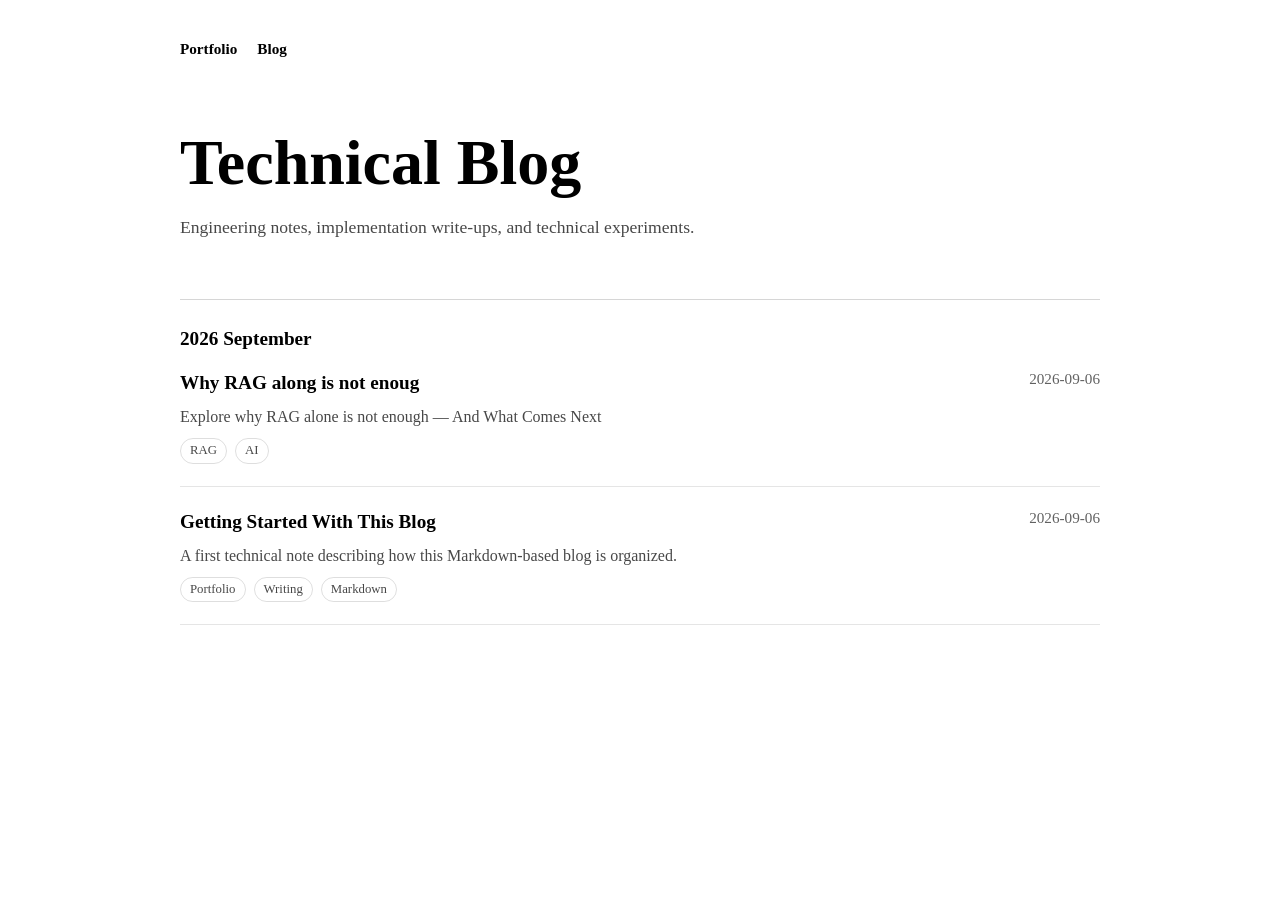
==== blog/index.html @ 6bbdc7c3 "update page" ====
<!DOCTYPE html>
<html lang="en">
<head>
  <meta charset="UTF-8">
  <meta name="viewport" content="width=device-width, initial-scale=1.0">
  <title>Blog | Technical Blog</title>
  <meta name="description" content="Technical writing, notes, and engineering articles by Anas.">
  <link rel="stylesheet" href="../styles.css">
  <link rel="stylesheet" href="../blog/blog.css">
</head>
<body>
  <main class="blog-shell">
    <header class="blog-header">
      <a class="blog-home-link" href="../index.html">Portfolio</a>
      <a class="blog-home-link" href="../blog/">Blog</a>
    </header>
    <section class="blog-intro">
<h1>Technical Blog</h1>
<p>Engineering notes, implementation write-ups, and technical experiments.</p>
</section>
<section class="blog-month"><h2>2026 September</h2><div class="blog-post-list">
<article class="blog-list-item">
  <a href="Why RAG along is not enough/">Why RAG along is not enoug</a>
  <time datetime="2026-09-06">2026-09-06</time>
  <p>Explore why RAG alone is not enough — And What Comes Next</p>
  <div class="blog-tags"><span>RAG</span> <span>AI</span></div>
</article>
<article class="blog-list-item">
  <a href="getting-started-with-this-blog/">Getting Started With This Blog</a>
  <time datetime="2026-09-06">2026-09-06</time>
  <p>A first technical note describing how this Markdown-based blog is organized.</p>
  <div class="blog-tags"><span>Portfolio</span> <span>Writing</span> <span>Markdown</span></div>
</article>
</div></section>
  </main>
</body>
</html>
---- blog/blog.css ----
.blog-shell {
  width: min(920px, calc(100% - 32px));
  margin: 0 auto;
  padding: 32px 0 72px;
}

.blog-header {
  display: flex;
  align-items: center;
  gap: 20px;
  margin-bottom: 72px;
  font-size: 0.95rem;
}

.blog-home-link {
  color: inherit;
  text-decoration: none;
  font-weight: 650;
}

.blog-home-link:hover,
.blog-list-item a:hover,
.blog-content a:hover {
  text-decoration: underline;
}

.blog-intro {
  margin-bottom: 56px;
}

.blog-intro h1,
.blog-article h1 {
  max-width: 760px;
  margin: 0;
  font-size: clamp(2.4rem, 5vw, 4.5rem);
  line-height: 1.02;
  letter-spacing: 0;
}

.blog-intro p {
  max-width: 640px;
  margin: 18px 0 0;
  font-size: 1.1rem;
  line-height: 1.7;
  color: color-mix(in srgb, currentColor 72%, transparent);
}

.blog-month {
  border-top: 1px solid color-mix(in srgb, currentColor 16%, transparent);
  padding-top: 28px;
  margin-top: 32px;
}

.blog-month h2 {
  margin: 0 0 20px;
  font-size: 1.2rem;
}

.blog-post-list {
  display: grid;
  gap: 22px;
}

.blog-list-item {
  display: grid;
  grid-template-columns: minmax(0, 1fr) auto;
  gap: 8px 20px;
  padding-bottom: 22px;
  border-bottom: 1px solid color-mix(in srgb, currentColor 10%, transparent);
}

.blog-list-item a {
  color: inherit;
  text-decoration: none;
  font-size: 1.2rem;
  font-weight: 700;
  line-height: 1.35;
}

.blog-list-item time,
.blog-meta time {
  color: color-mix(in srgb, currentColor 62%, transparent);
  font-size: 0.95rem;
  white-space: nowrap;
}

.blog-list-item p {
  grid-column: 1 / -1;
  margin: 0;
  line-height: 1.65;
  color: color-mix(in srgb, currentColor 72%, transparent);
}

.blog-tags {
  display: flex;
  flex-wrap: wrap;
  gap: 8px;
}

.blog-tags span {
  border: 1px solid color-mix(in srgb, currentColor 18%, transparent);
  border-radius: 999px;
  padding: 4px 9px;
  font-size: 0.8rem;
  line-height: 1.2;
  color: color-mix(in srgb, currentColor 72%, transparent);
}

.blog-article header {
  margin-bottom: 44px;
}

.blog-kicker {
  margin: 0 0 14px;
  color: color-mix(in srgb, currentColor 62%, transparent);
  font-weight: 700;
  text-transform: uppercase;
  letter-spacing: 0;
  font-size: 0.8rem;
}

.blog-meta {
  display: flex;
  align-items: center;
  gap: 16px;
  flex-wrap: wrap;
  margin-top: 18px;
}

.blog-content {
  max-width: 760px;
  font-size: 1.06rem;
  line-height: 1.78;
}

.blog-content h2,
.blog-content h3 {
  margin: 2.1em 0 0.6em;
  line-height: 1.2;
}

.blog-content p,
.blog-content ul,
.blog-content pre {
  margin: 0 0 1.25em;
}

.blog-content a {
  color: inherit;
  font-weight: 650;
}

.blog-content code {
  font-size: 0.92em;
}

.blog-content :not(pre) > code {
  border: 1px solid color-mix(in srgb, currentColor 15%, transparent);
  border-radius: 5px;
  padding: 0.08em 0.35em;
}

.blog-content pre {
  overflow-x: auto;
  border: 1px solid color-mix(in srgb, currentColor 14%, transparent);
  border-radius: 8px;
  padding: 18px;
  line-height: 1.55;
}

@media (max-width: 640px) {
  .blog-shell {
    width: min(100% - 24px, 920px);
    padding-top: 24px;
  }

  .blog-header {
    margin-bottom: 48px;
  }

  .blog-list-item {
    grid-template-columns: 1fr;
  }

  .blog-list-item time {
    white-space: normal;
  }
}
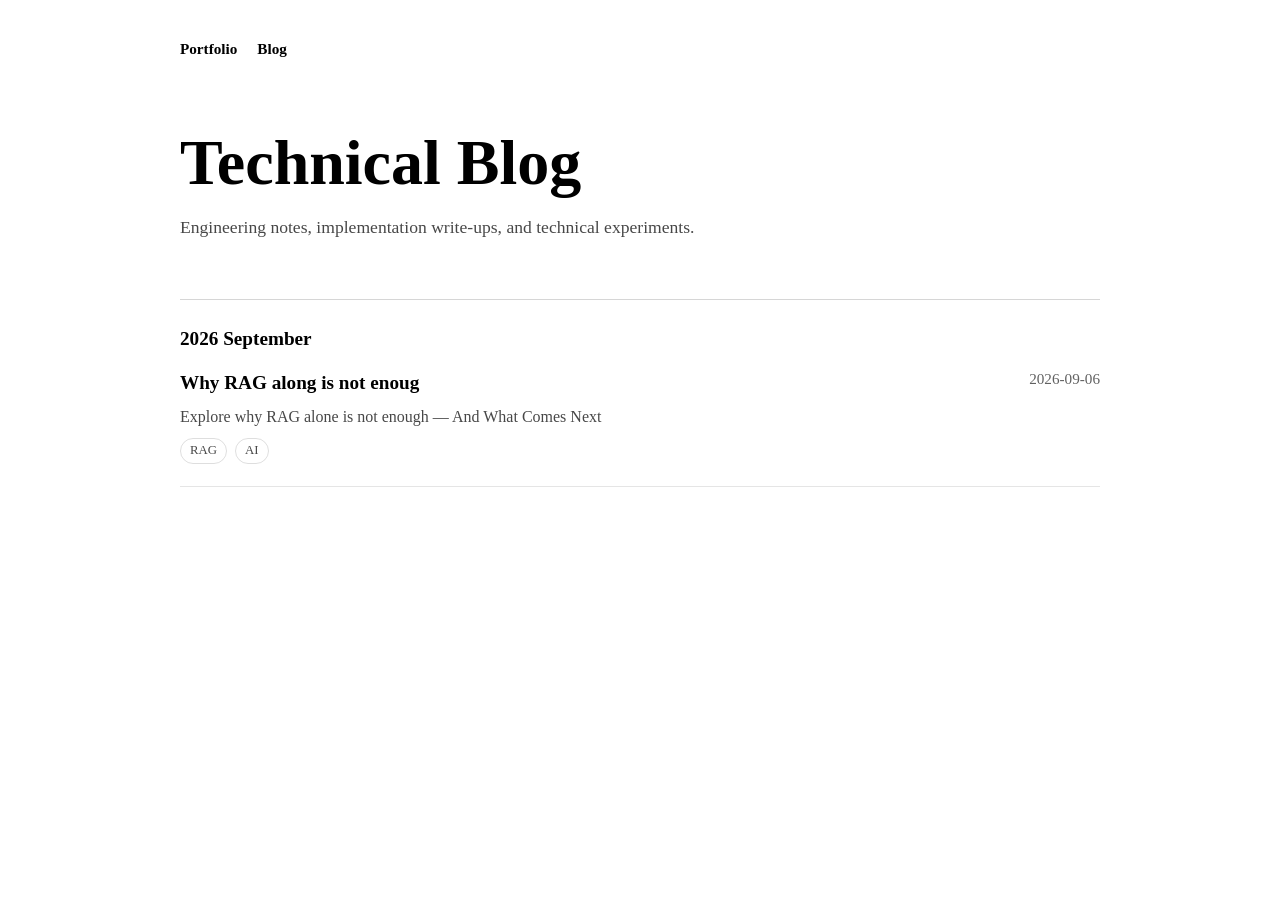
==== commit 8793fecf: "remove sample" ====
--- a/blog/index.html
+++ b/blog/index.html
@@ -25,12 +25,6 @@
   <p>Explore why RAG alone is not enough — And What Comes Next</p>
   <div class="blog-tags"><span>RAG</span> <span>AI</span></div>
 </article>
-<article class="blog-list-item">
-  <a href="getting-started-with-this-blog/">Getting Started With This Blog</a>
-  <time datetime="2026-09-06">2026-09-06</time>
-  <p>A first technical note describing how this Markdown-based blog is organized.</p>
-  <div class="blog-tags"><span>Portfolio</span> <span>Writing</span> <span>Markdown</span></div>
-</article>
 </div></section>
   </main>
 </body>
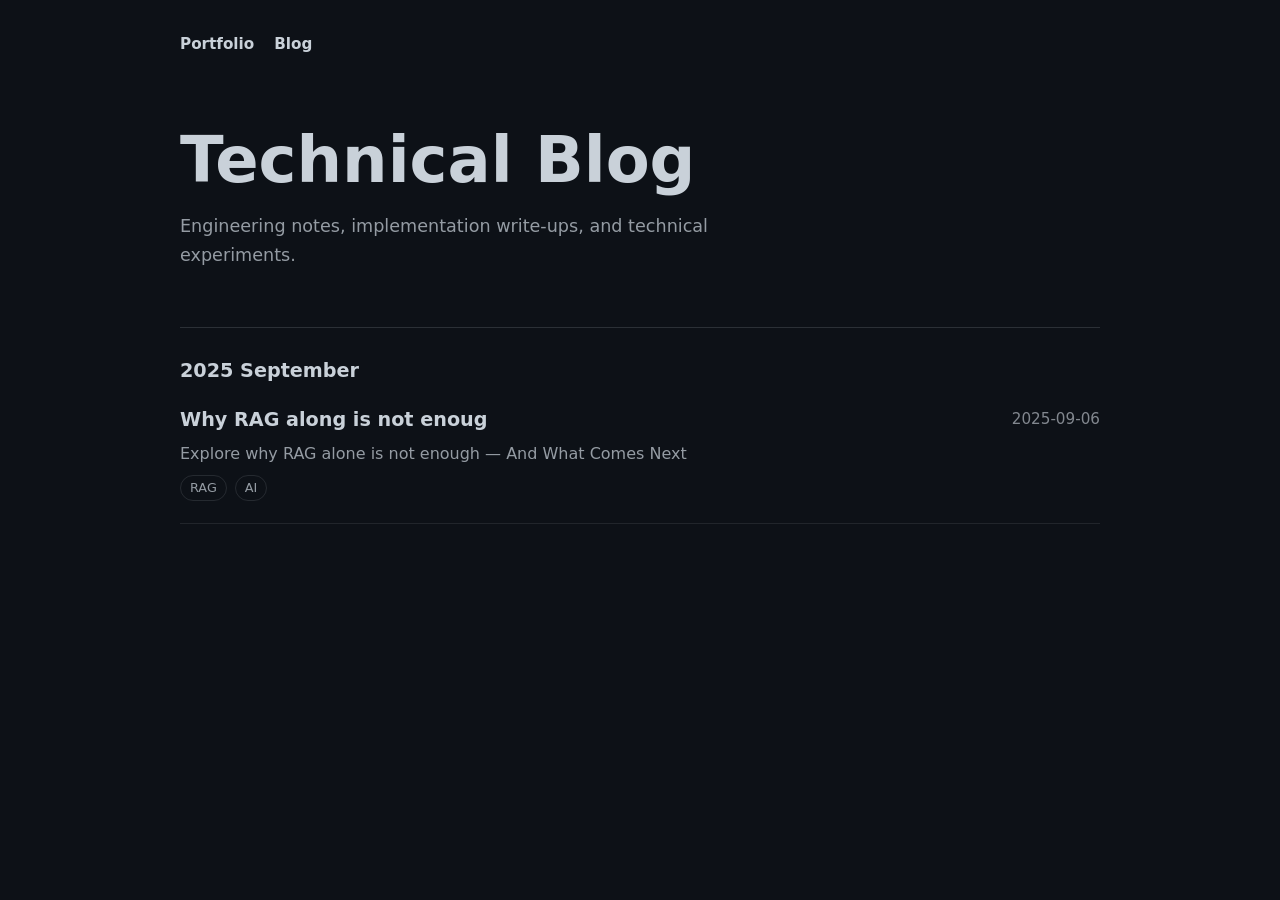
==== commit 9402e8f1: "fix mobile view" ====
--- a/blog/index.html
+++ b/blog/index.html
@@ -18,10 +18,10 @@
 <h1>Technical Blog</h1>
 <p>Engineering notes, implementation write-ups, and technical experiments.</p>
 </section>
-<section class="blog-month"><h2>2026 September</h2><div class="blog-post-list">
+<section class="blog-month"><h2>2025 September</h2><div class="blog-post-list">
 <article class="blog-list-item">
   <a href="Why RAG along is not enough/">Why RAG along is not enoug</a>
-  <time datetime="2026-09-06">2026-09-06</time>
+  <time datetime="2025-09-06">2025-09-06</time>
   <p>Explore why RAG alone is not enough — And What Comes Next</p>
   <div class="blog-tags"><span>RAG</span> <span>AI</span></div>
 </article>
--- a/styles.css
+++ b/styles.css
@@ -0,0 +1,480 @@
+/* styles.css */
+:root {
+    --bg-color: #0d1117;
+    --text-color: #c9d1d9;
+    --primary-color: #238636;
+    --secondary-color: #161b22;
+    --accent-color: #1f6feb;
+}
+
+* {
+    margin: 0;
+    padding: 0;
+    box-sizing: border-box;
+}
+
+html {
+    scroll-padding-top: 5rem;
+}
+
+body {
+    background-color: var(--bg-color);
+    color: var(--text-color);
+    font-family: 'Segoe UI', system-ui, sans-serif;
+    line-height: 1.6;
+    overflow-x: hidden;
+}
+
+canvas#techBg {
+    position: fixed;
+    top: 0;
+    left: 0;
+    z-index: -1;
+}
+
+.tech {
+    color: #fb7d08;
+}
+
+nav {
+    background: rgba(13, 17, 23, 0.8);
+    backdrop-filter: blur(10px);
+    position: fixed;
+    top: 0;
+    left: 0;
+    z-index: 1000;
+    width: 100%;
+    padding: 1rem 0;
+}
+
+.nav-content {
+    max-width: 1200px;
+    margin: 0 auto;
+    display: flex;
+    justify-content: space-between;
+    align-items: center;
+    padding: 0 2rem;
+}
+
+.logo {
+    font-size: 1.5rem;
+    font-weight: bold;
+    color: var(--primary-color);
+}
+
+.nav-links {
+    display: flex;
+    gap: 2rem;
+}
+
+.nav-links a {
+    color: var(--text-color);
+    text-decoration: none;
+    transition: color 0.3s;
+}
+
+.nav-links a:hover {
+    color: var(--primary-color);
+}
+
+.menu-btn {
+    display: none;
+    background: transparent;
+    border: 1px solid #30363d;
+    border-radius: 6px;
+    color: var(--text-color);
+    cursor: pointer;
+    font-size: 1.4rem;
+    line-height: 1;
+    padding: 0.45rem 0.6rem;
+}
+
+.hero {
+    min-height: 100vh;
+    display: flex;
+    align-items: center;
+    justify-content: center;
+    text-align: center;
+    padding: 2rem;
+}
+
+.hero-content h1 {
+    font-size: 3.5rem;
+    margin-bottom: 1rem;
+}
+
+.hero-content h2 {
+    font-size: 2rem;
+    color: var(--primary-color);
+    margin-bottom: 1rem;
+}
+
+.social-links {
+    margin-top: 2rem;
+    display: flex;
+    gap: 1.5rem;
+    justify-content: center;
+}
+
+.social-links a {
+    color: var(--text-color);
+    text-decoration: none;
+    padding: 0.5rem 1rem;
+    border: 1px solid var(--primary-color);
+    border-radius: 5px;
+    transition: all 0.3s;
+}
+
+.social-links a:hover {
+    background: var(--primary-color);
+    color: white;
+}
+
+.section {
+    padding: 5rem 2rem;
+    max-width: 1200px;
+    margin: 0 auto;
+}
+
+.section h2 {
+    font-size: 2.5rem;
+    margin-bottom: 3rem;
+    text-align: center;
+}
+
+.skills-grid {
+    display: flex;
+    flex-direction: column;
+    gap: 2.5rem;
+}
+
+.skills-group h3 {
+    color: var(--primary-color);
+    font-size: 1.4rem;
+    margin-bottom: 1rem;
+}
+
+.skill-list {
+    display: grid;
+    grid-template-columns: repeat(auto-fit, minmax(150px, 1fr));
+    gap: 1.5rem;
+}
+
+.skill-card {
+    background: var(--secondary-color);
+    padding: 1.5rem;
+    border-radius: 8px;
+    text-align: center;
+    transition: transform 0.3s;
+}
+
+.skill-card:hover {
+    transform: translateY(-5px);
+}
+
+.projects-grid {
+    display: flex;
+    flex-direction: column;
+    gap: 2rem; /* Maintains spacing between items */
+}
+
+.projects-grid:hover {
+    color:rgb(141, 211, 133);
+}
+
+.project-card {
+    background: var(--secondary-color);
+    border-radius: 10px;
+    padding: 1.5rem;
+    position: relative;
+    overflow: hidden;
+    
+}
+
+.project-card::before {
+    content: "";
+    position: absolute;
+    top: 0;
+    left: 0;
+    width: 100%;
+    height: 3px;
+    background: var(--primary-color);
+}
+
+.contact-form {
+    max-width: 600px;
+    margin: 0 auto;
+    display: flex;
+    flex-direction: column;
+    gap: 1rem;
+}
+
+.contact-form input,
+.contact-form textarea {
+    padding: 0.8rem;
+    background: var(--secondary-color);
+    border: 1px solid #30363d;
+    border-radius: 5px;
+    color: var(--text-color);
+}
+
+.contact-form button {
+    background: var(--primary-color);
+    color: white;
+    padding: 1rem;
+    border: none;
+    border-radius: 5px;
+    cursor: pointer;
+    transition: opacity 0.3s;
+}
+
+@media (max-width: 768px) {
+    .nav-content {
+        position: relative;
+    }
+
+    .nav-links {
+        background: rgba(13, 17, 23, 0.96);
+        border: 1px solid #30363d;
+        border-radius: 8px;
+        display: none;
+        flex-direction: column;
+        gap: 0;
+        left: 1rem;
+        padding: 0.5rem 0;
+        position: absolute;
+        right: 1rem;
+        top: calc(100% + 0.75rem);
+    }
+
+    .nav-links.active {
+        display: flex;
+    }
+
+    .nav-links a {
+        padding: 0.75rem 1rem;
+    }
+    
+    .menu-btn {
+        display: block;
+    }
+    
+    .hero-content h1 {
+        font-size: 2.5rem;
+    }
+    
+    .skill-list {
+        grid-template-columns: repeat(2, 1fr);
+    }
+}
+
+/* Experience Section */
+.experience-grid {
+    display: grid;
+    gap: 2rem;
+}
+
+.experience-card {
+    background: var(--secondary-color);
+    padding: 1.5rem;
+    border-radius: 8px;
+    border-left: 3px solid var(--primary-color);
+}
+
+.experience-card h3 {
+    color: var(--primary-color);
+    margin-bottom: 0.5rem;
+}
+
+.experience-card .duration {
+    color: #8b949e;
+    font-size: 0.9rem;
+}
+
+/* Resume Button */
+.resume-btn {
+    display: inline-block;
+    margin-top: 1.5rem;
+    padding: 0.8rem 2rem;
+    background: var(--accent-color);
+    color: white !important;
+    text-decoration: none;
+    border-radius: 5px;
+    transition: opacity 0.3s;
+}
+
+.resume-btn:hover {
+    opacity: 0.9;
+}
+
+/* styles.css */
+/* Previous styles remain the same, add these new styles */
+
+/* Experience Section */
+.experience-timeline {
+    max-width: 800px;
+    margin: 0 auto;
+}
+
+.experience-item {
+    background: var(--secondary-color);
+    padding: 2rem;
+    margin: 1.5rem 0;
+    border-radius: 8px;
+    position: relative;
+    border-left: 3px solid var(--primary-color);
+}
+
+.experience-item h3 {
+    color: var(--primary-color);
+    margin-bottom: 0.5rem;
+}
+
+.experience-dates {
+    color: #8b949e;
+    font-size: 0.9rem;
+}
+
+.experience-description {
+    margin-top: 1rem;
+    color: #c9d1d9;
+}
+
+/* Certifications Section */
+.certifications-grid {
+    display: grid;
+    grid-template-columns: repeat(auto-fit, minmax(250px, 1fr));
+    gap: 2rem;
+}
+
+.certification-card {
+    background: var(--secondary-color);
+    padding: 1.5rem;
+    border-radius: 8px;
+    transition: transform 0.3s;
+}
+
+.certification-card:hover {
+    transform: translateY(-5px);
+}
+
+.certification-card a {
+    color: var(--primary-color);
+    text-decoration: none;
+}
+
+.resume-download {
+    margin: 2rem 0;
+}
+
+.resume-btn {
+    background: var(--primary-color);
+    color: white;
+    padding: 1rem 2rem;
+    border-radius: 5px;
+    text-decoration: none;
+    transition: opacity 0.3s;
+}
+
+.resume-btn:hover {
+    opacity: 0.9;
+}
+
+/* Timeline connector */
+.experience-item::before {
+    content: "";
+    position: absolute;
+    left: -10px;
+    top: 25px;
+    width: 20px;
+    height: 20px;
+    background: var(--bg-color);
+    border: 3px solid var(--primary-color);
+    border-radius: 50%;
+}
+
+/* styles.css */
+/* Add these new styles */
+.education-timeline {
+    max-width: 800px;
+    margin: 0 auto;
+}
+
+.education-item {
+    background: var(--secondary-color);
+    padding: 2rem;
+    margin: 1.5rem 0;
+    border-radius: 8px;
+    position: relative;
+    border-left: 3px solid var(--accent-color);
+}
+
+.education-item h3 {
+    color: var(--primary-color);
+    margin-bottom: 0.5rem;
+}
+
+.education-dates {
+    color: #8b949e;
+    font-size: 0.9rem;
+}
+
+.education-details {
+    margin-top: 1rem;
+    color: #c9d1d9;
+}
+
+.education-item::before {
+    content: "";
+    position: absolute;
+    left: -10px;
+    top: 25px;
+    width: 20px;
+    height: 20px;
+    background: var(--bg-color);
+    border: 3px solid var(--accent-color);
+    border-radius: 50%;
+}
+/* Add to styles.css */
+.experience-list {
+    padding-left: 1.5rem;
+    list-style-type: square;
+    color: var(--text-color);
+}
+
+.experience-list li {
+    margin-bottom: 0.5rem;
+    position: relative;
+}
+
+.experience-list li::before {
+    content: "▹";
+    color: var(--primary-color);
+    position: absolute;
+    left: -1.2rem;
+}
+/* Add to styles.css */
+.sublist {
+    padding-left: 2rem;
+    list-style-type: none;
+    margin-top: 0.5rem;
+}
+
+.sublist li::before {
+    content: "•";
+    color: var(--accent-color);
+    position: absolute;
+    left: -1.5rem;
+    font-size: 0.9em;
+}
+
+.sublist li {
+    position: relative;
+    font-size: 0.95em;
+    color: #8b949e;
+    margin-bottom: 0.3rem;
+}
+/* .project-link {
+    text-decoration: none;
+    color: inherit;
+} */
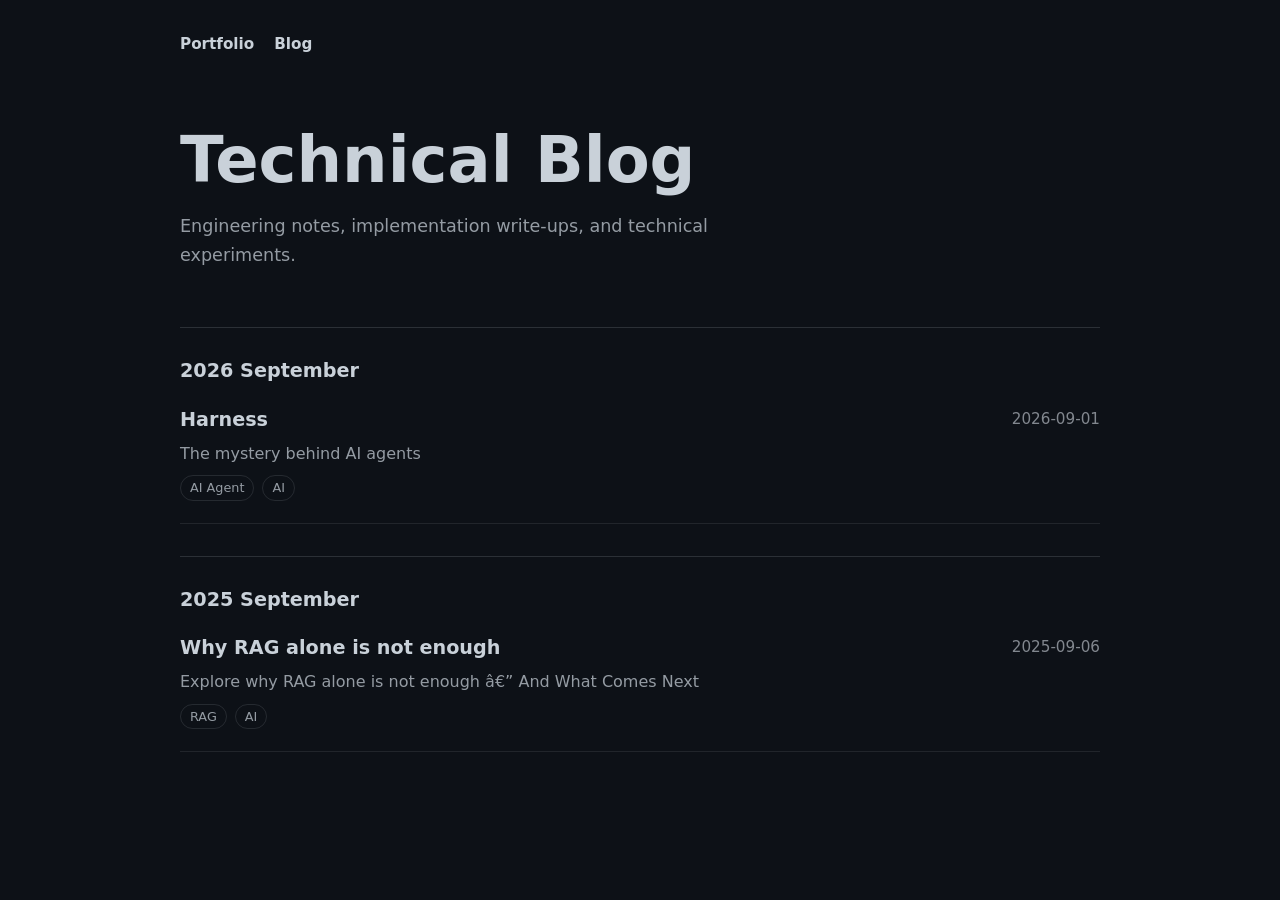
==== commit a337b77b: "fix display and script generation" ====
--- a/blog/index.html
+++ b/blog/index.html
@@ -18,11 +18,19 @@
 <h1>Technical Blog</h1>
 <p>Engineering notes, implementation write-ups, and technical experiments.</p>
 </section>
+<section class="blog-month"><h2>2026 September</h2><div class="blog-post-list">
+<article class="blog-list-item">
+  <a href="the-mystery-behind-ai-agents/">Harness</a>
+  <time datetime="2026-09-01">2026-09-01</time>
+  <p>The mystery behind AI agents</p>
+  <div class="blog-tags"><span>AI Agent</span> <span>AI</span></div>
+</article>
+</div></section>
 <section class="blog-month"><h2>2025 September</h2><div class="blog-post-list">
 <article class="blog-list-item">
-  <a href="Why RAG along is not enough/">Why RAG along is not enoug</a>
+  <a href="why-rag-alone-is-not-enough/">Why RAG alone is not enough</a>
   <time datetime="2025-09-06">2025-09-06</time>
-  <p>Explore why RAG alone is not enough — And What Comes Next</p>
+  <p>Explore why RAG alone is not enough â€” And What Comes Next</p>
   <div class="blog-tags"><span>RAG</span> <span>AI</span></div>
 </article>
 </div></section>
--- a/blog/blog.css
+++ b/blog/blog.css
@@ -150,6 +150,14 @@
   font-weight: 650;
 }
 
+.blog-content img {
+  display: block;
+  max-width: 100%;
+  height: auto;
+  margin: 1.5em 0;
+  border-radius: 8px;
+}
+
 .blog-content code {
   font-size: 0.92em;
 }
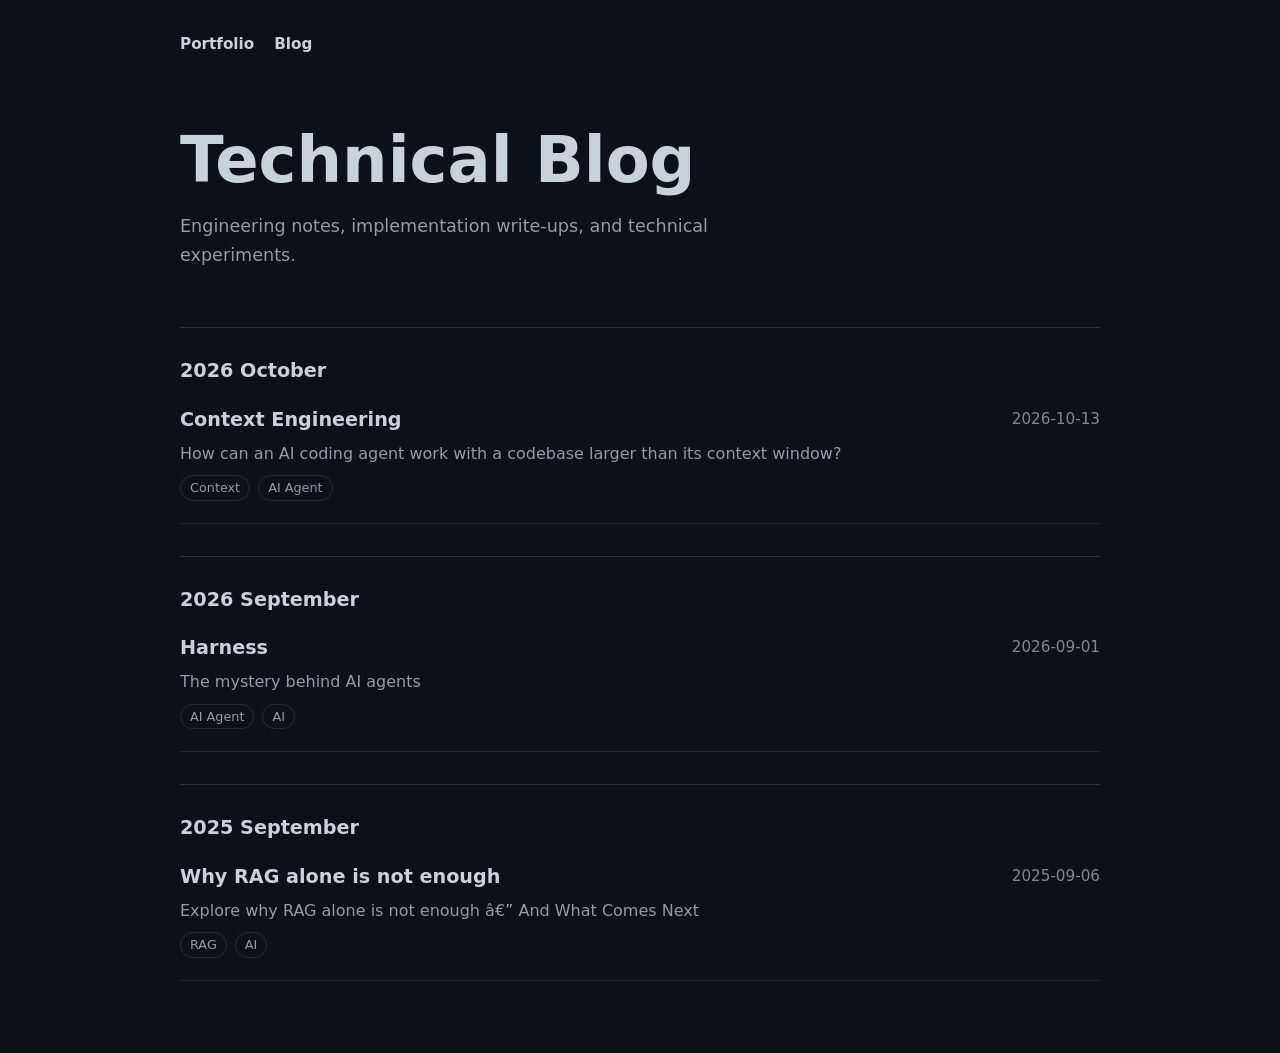
==== commit 65b762b1: "add context blog and update profile" ====
--- a/blog/index.html
+++ b/blog/index.html
@@ -18,6 +18,14 @@
 <h1>Technical Blog</h1>
 <p>Engineering notes, implementation write-ups, and technical experiments.</p>
 </section>
+<section class="blog-month"><h2>2026 October</h2><div class="blog-post-list">
+<article class="blog-list-item">
+  <a href="beyond-prompt-engineering/">Context Engineering</a>
+  <time datetime="2026-10-13">2026-10-13</time>
+  <p>How can an AI coding agent work with a codebase larger than its context window?</p>
+  <div class="blog-tags"><span>Context</span> <span>AI Agent</span></div>
+</article>
+</div></section>
 <section class="blog-month"><h2>2026 September</h2><div class="blog-post-list">
 <article class="blog-list-item">
   <a href="the-mystery-behind-ai-agents/">Harness</a>
@@ -35,5 +43,6 @@
 </article>
 </div></section>
   </main>
+
 </body>
 </html>
--- a/styles.css
+++ b/styles.css
@@ -107,6 +107,21 @@
     font-size: 2rem;
     color: var(--primary-color);
     margin-bottom: 1rem;
+}
+
+.hero-intro {
+    max-width: 720px;
+    margin: 0 auto 1.5rem;
+    font-size: 1.05rem;
+    line-height: 1.7;
+}
+
+.hero-intro p {
+    margin: 0 0 0.85rem;
+}
+
+.hero-intro p:last-child {
+    margin-bottom: 0;
 }
 
 .social-links {
--- a/blog/blog.css
+++ b/blog/blog.css
@@ -176,6 +176,11 @@
   line-height: 1.55;
 }
 
+.blog-content .mermaid {
+  margin: 1.5em 0;
+  overflow-x: auto;
+}
+
 @media (max-width: 640px) {
   .blog-shell {
     width: min(100% - 24px, 920px);
